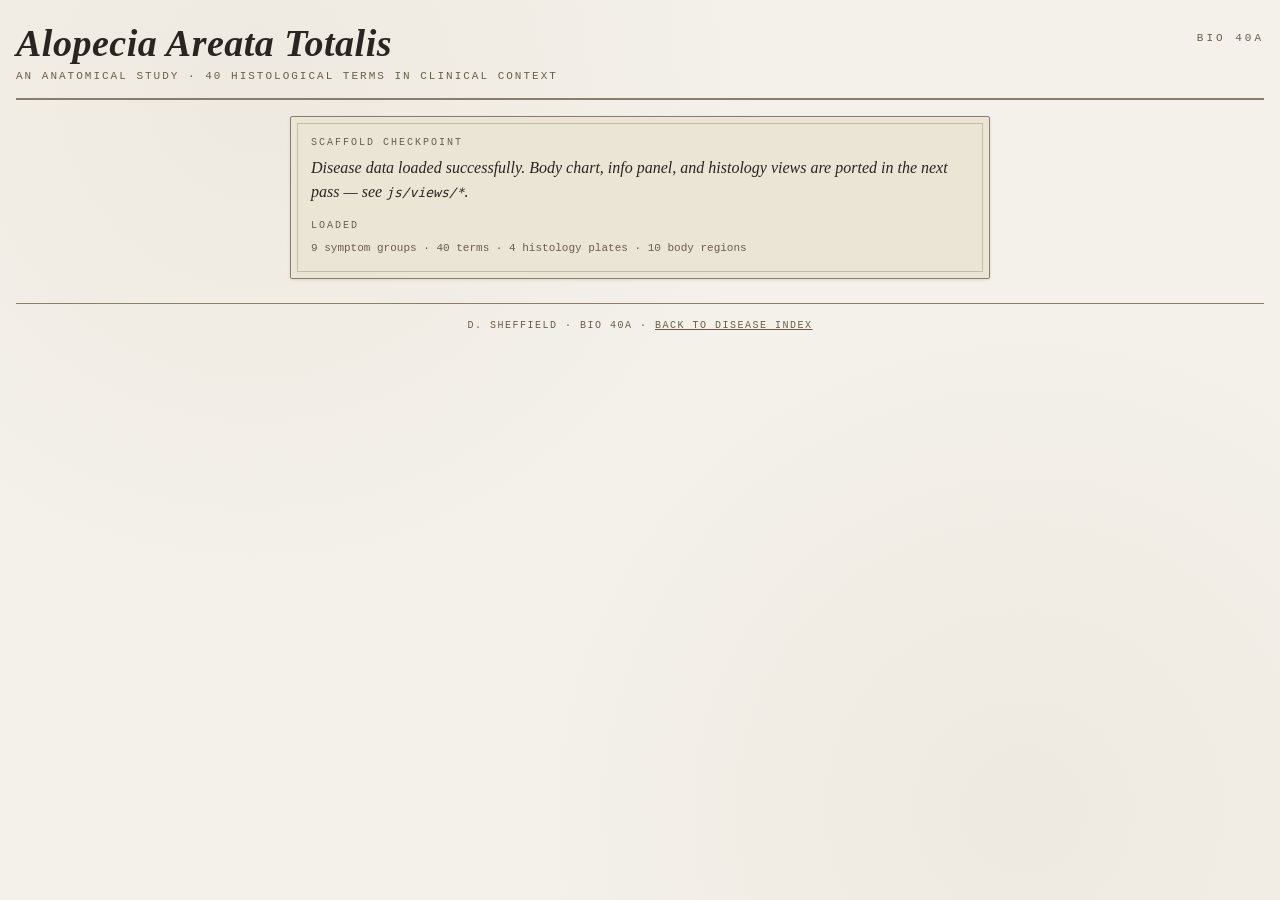
==== study.html @ d8979497 "Scaffold Bio 40A disease study tool Lift the single-file at_body_chart.html prototype into a modular" ====
<!DOCTYPE html>
<html lang="en">
<head>
  <meta charset="UTF-8">
  <meta name="viewport" content="width=device-width, initial-scale=1">
  <title>Disease Study — Bio 40A</title>
  <link rel="stylesheet" href="css/tokens.css">
  <link rel="stylesheet" href="css/base.css">
  <link rel="stylesheet" href="css/components.css">
  <link rel="stylesheet" href="css/plates.css">
</head>
<body>

<header>
  <h1 id="disease-title">Loading…</h1>
  <div class="subtitle" id="disease-subtitle"></div>
</header>

<main id="study-root">
  <div class="panel" style="max-width: 700px; margin: 0 auto;">
    <div class="panel__content">
      <div class="panel__label">Scaffold checkpoint</div>
      <p style="font-style: italic; line-height: 1.5; margin-top: 8px;">
        Disease data loaded successfully. Body chart, info panel, and histology
        views are ported in the next pass — see <code>js/views/*</code>.
      </p>
      <div id="data-summary" style="margin-top: 16px;"></div>
    </div>
  </div>
</main>

<div class="footer-note">D. Sheffield · Bio 40A · <a href="index.html" style="color: var(--muted);">Back to Disease Index</a></div>

<script type="module">
  import { loadDisease } from './js/data/loader.js';
  import { state } from './js/state.js';

  const params = new URLSearchParams(location.search);
  const id = params.get('disease') ?? 'at-totalis';

  loadDisease(id).then(disease => {
    state.set({ disease });
    document.getElementById('disease-title').textContent = disease.title;
    document.getElementById('disease-subtitle').textContent = disease.subtitle;
    document.title = `${disease.title} — Bio 40A`;
    const summary = document.getElementById('data-summary');
    summary.innerHTML = `
      <div class="panel__label">Loaded</div>
      <div style="font-family: var(--font-mono); font-size: 11px; line-height: 1.7; color: var(--muted);">
        ${disease.symptomGroups.length} symptom groups ·
        ${disease.allTerms.length} terms ·
        ${disease.histologyPlates.length} histology plates ·
        ${Object.keys(disease.regionLabels).length} body regions
      </div>`;
  }).catch(err => {
    document.getElementById('disease-title').textContent = 'Error';
    document.getElementById('study-root').innerHTML = `
      <div class="panel" style="max-width: 700px; margin: 0 auto;">
        <div class="panel__content">
          <div class="panel__label">Failed to load disease "${id}"</div>
          <pre style="font-family: var(--font-mono); font-size: 11px; white-space: pre-wrap; margin-top: 8px;">${err.message}</pre>
        </div>
      </div>`;
  });
</script>

</body>
</html>
---- css/tokens.css ----
:root {
  --bg: #f4f1ea;
  --paper: #ebe5d6;
  --ink: #2a2520;
  --rule: #8a7d6a;
  --accent: #b03a2e;
  --accent-soft: #d97757;
  --highlight: rgba(176, 58, 46, 0.18);
  --muted: #6b5d4a;
  --shadow: rgba(42, 37, 32, 0.12);

  --font-serif: 'Cormorant Garamond', 'EB Garamond', Georgia, serif;
  --font-mono: 'Courier New', monospace;

  --space-xs: 4px;
  --space-sm: 8px;
  --space-md: 12px;
  --space-lg: 16px;
  --space-xl: 24px;

  --max-width: 1400px;
}
---- css/base.css ----
* { box-sizing: border-box; margin: 0; padding: 0; }

body {
  font-family: var(--font-serif);
  background: var(--bg);
  color: var(--ink);
  min-height: 100vh;
  background-image:
    radial-gradient(circle at 20% 10%, rgba(139, 116, 86, 0.06) 0%, transparent 40%),
    radial-gradient(circle at 80% 90%, rgba(139, 116, 86, 0.06) 0%, transparent 40%);
  padding: var(--space-xl) var(--space-lg);
}

header {
  max-width: var(--max-width);
  margin: 0 auto var(--space-lg);
  border-bottom: 2px double var(--rule);
  padding-bottom: var(--space-lg);
  position: relative;
}

header::after {
  content: "BIO 40A";
  position: absolute;
  top: var(--space-sm);
  right: 0;
  font-family: var(--font-mono);
  font-size: 11px;
  letter-spacing: 3px;
  color: var(--muted);
}

h1 {
  font-size: 38px;
  font-weight: 600;
  font-style: italic;
  letter-spacing: 0.5px;
  line-height: 1;
}

.subtitle {
  font-family: var(--font-mono);
  font-size: 11px;
  letter-spacing: 2px;
  text-transform: uppercase;
  color: var(--muted);
  margin-top: var(--space-sm);
}

.footer-note {
  max-width: var(--max-width);
  margin: var(--space-xl) auto 0;
  font-family: var(--font-mono);
  font-size: 10px;
  letter-spacing: 1.5px;
  color: var(--muted);
  text-align: center;
  text-transform: uppercase;
  padding-top: var(--space-lg);
  border-top: 1px solid var(--rule);
}
---- css/components.css ----
/* Panels */

.panel {
  background: var(--paper);
  border: 1px solid var(--rule);
  border-radius: 2px;
  padding: 20px;
  box-shadow: 0 1px 3px var(--shadow);
  position: relative;
}

.panel::before {
  content: "";
  position: absolute;
  top: 6px; left: 6px; right: 6px; bottom: 6px;
  border: 1px solid var(--rule);
  pointer-events: none;
  opacity: 0.4;
}

.panel__content { position: relative; z-index: 1; }

.panel__label {
  font-family: var(--font-mono);
  font-size: 10px;
  letter-spacing: 2px;
  color: var(--muted);
  text-transform: uppercase;
  margin-bottom: var(--space-sm);
}

/* Tabs */

.tabs {
  max-width: var(--max-width);
  margin: 0 auto var(--space-lg);
  display: flex;
  gap: 0;
  border-bottom: 1px solid var(--rule);
}

.tab {
  font-family: var(--font-mono);
  font-size: 11px;
  letter-spacing: 2px;
  text-transform: uppercase;
  background: transparent;
  border: 1px solid var(--rule);
  border-bottom: none;
  color: var(--muted);
  padding: 10px 20px;
  cursor: pointer;
  margin-right: -1px;
  margin-bottom: -1px;
  transition: all 0.15s ease;
}

.tab:hover { color: var(--ink); }

.tab--active {
  background: var(--paper);
  color: var(--ink);
  border-bottom: 1px solid var(--paper);
  z-index: 2;
  position: relative;
}

.tab-panel { display: none; }
.tab-panel--active { display: block; }

/* Buttons */

.btn {
  font-family: var(--font-mono);
  font-size: 11px;
  letter-spacing: 1.5px;
  text-transform: uppercase;
  background: transparent;
  border: 1px solid var(--ink);
  color: var(--ink);
  padding: 6px 12px;
  cursor: pointer;
  transition: all 0.15s ease;
}

.btn:hover { background: var(--ink); color: var(--paper); }

.btn--active {
  background: var(--accent);
  color: var(--paper);
  border-color: var(--accent);
}

.btn--link {
  font-size: 10px;
  letter-spacing: 1px;
  background: transparent;
  border: none;
  color: var(--muted);
  cursor: pointer;
  text-decoration: underline;
  padding: 6px 0;
}

/* Term chips */

.term-chip {
  font-family: var(--font-mono);
  font-size: 10px;
  letter-spacing: 0.5px;
  padding: 6px 10px;
  background: var(--bg);
  border: 1px solid var(--rule);
  cursor: pointer;
  transition: all 0.15s ease;
  text-align: left;
  color: var(--ink);
}

.term-chip:hover {
  background: var(--accent-soft);
  color: var(--paper);
  border-color: var(--accent);
}

.term-chip--active {
  background: var(--accent);
  color: var(--paper);
  border-color: var(--accent);
}

/* Disease index page */

.disease-list {
  max-width: 700px;
  margin: 0 auto;
  display: flex;
  flex-direction: column;
  gap: var(--space-md);
}

.disease-card {
  display: block;
  text-decoration: none;
  color: inherit;
}

.disease-card .panel {
  transition: border-color 0.15s ease, box-shadow 0.15s ease;
}

.disease-card:hover .panel {
  border-color: var(--accent);
  box-shadow: 0 2px 6px var(--shadow);
}

.disease-card__title {
  font-size: 24px;
  font-style: italic;
  margin-bottom: var(--space-xs);
}

.disease-card__subtitle {
  font-family: var(--font-mono);
  font-size: 10px;
  letter-spacing: 2px;
  color: var(--muted);
  text-transform: uppercase;
  margin-bottom: var(--space-md);
}

.disease-card__meta {
  font-family: var(--font-mono);
  font-size: 10px;
  letter-spacing: 1px;
  color: var(--muted);
}
---- css/plates.css ----
/* Histology tab styles — populated when histology view is ported. */
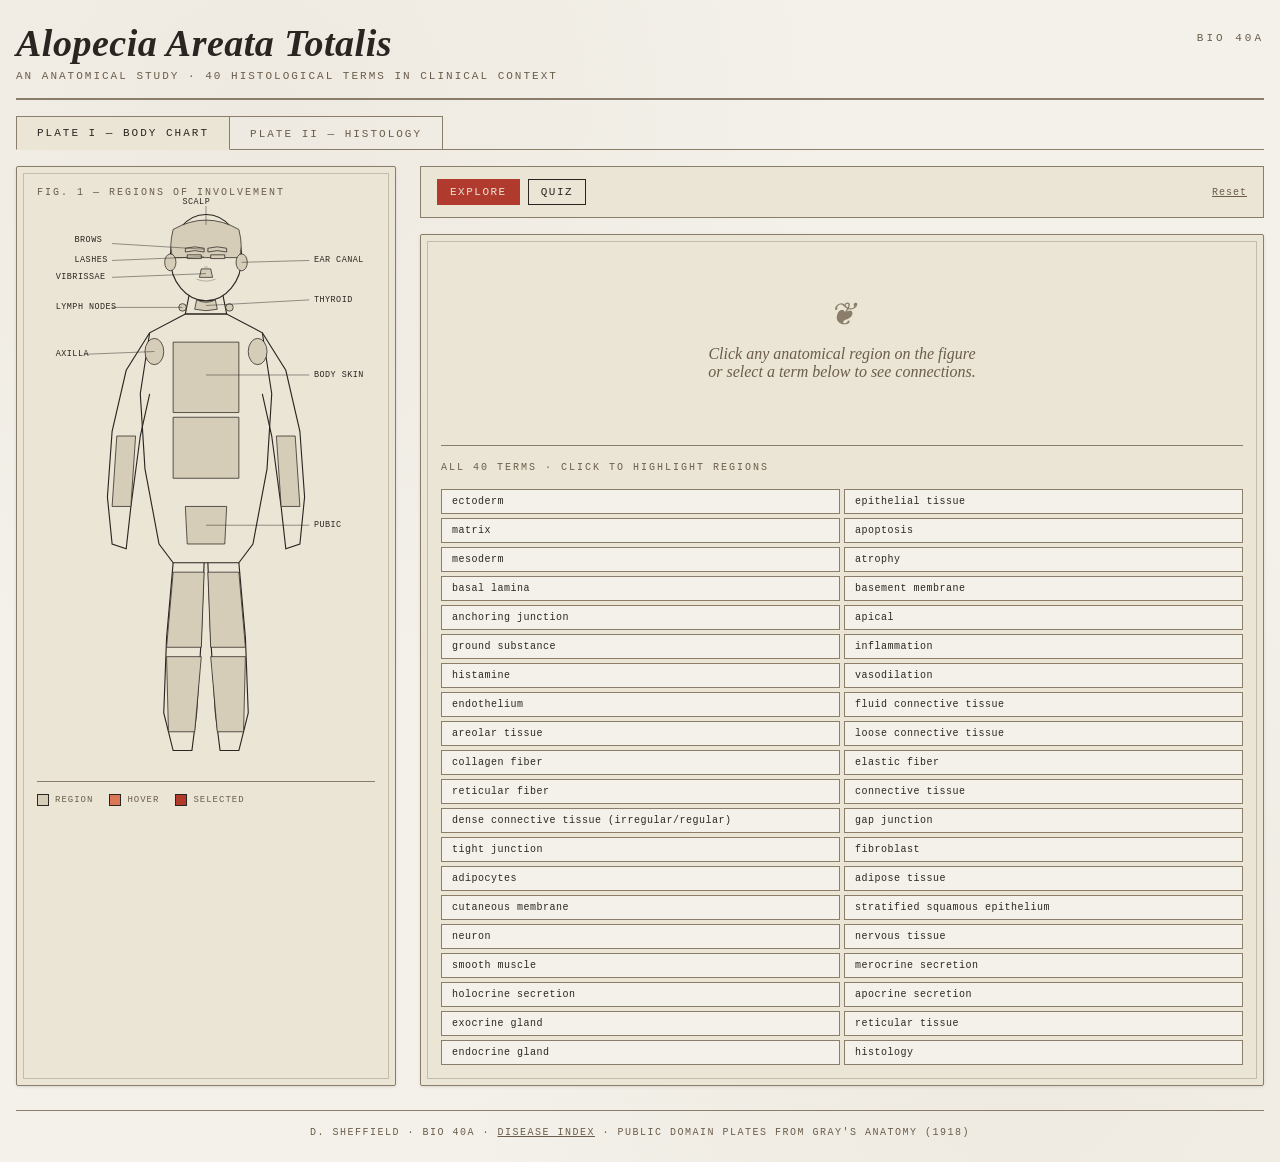
==== commit 1f2f635c: "Port body chart, info panel, histology, modal views Wires up the second pass: full study.html layout" ====
--- a/study.html
+++ b/study.html
@@ -16,53 +16,49 @@
   <div class="subtitle" id="disease-subtitle"></div>
 </header>
 
+<div class="tabs">
+  <button class="tab" data-tab="body">Plate I — Body Chart</button>
+  <button class="tab" data-tab="histology">Plate II — Histology</button>
+</div>
+
 <main id="study-root">
-  <div class="panel" style="max-width: 700px; margin: 0 auto;">
-    <div class="panel__content">
-      <div class="panel__label">Scaffold checkpoint</div>
-      <p style="font-style: italic; line-height: 1.5; margin-top: 8px;">
-        Disease data loaded successfully. Body chart, info panel, and histology
-        views are ported in the next pass — see <code>js/views/*</code>.
-      </p>
-      <div id="data-summary" style="margin-top: 16px;"></div>
+
+  <section class="tab-panel" id="panel-body">
+    <div class="layout">
+      <div class="panel figure-panel">
+        <div class="panel__content">
+          <div class="panel__label">Fig. 1 — Regions of Involvement</div>
+          <div id="body-chart"></div>
+          <div class="legend">
+            <div class="legend__item"><span class="legend__swatch legend__swatch--region"></span>REGION</div>
+            <div class="legend__item"><span class="legend__swatch legend__swatch--hover"></span>HOVER</div>
+            <div class="legend__item"><span class="legend__swatch legend__swatch--active"></span>SELECTED</div>
+          </div>
+        </div>
+      </div>
+
+      <div class="right-panel">
+        <div class="controls"></div>
+        <div class="panel info-panel">
+          <div class="panel__content" id="info-panel"></div>
+        </div>
+      </div>
     </div>
-  </div>
+  </section>
+
+  <section class="tab-panel" id="panel-histology">
+    <div id="histology"></div>
+  </section>
+
 </main>
 
-<div class="footer-note">D. Sheffield · Bio 40A · <a href="index.html" style="color: var(--muted);">Back to Disease Index</a></div>
+<div id="modal-root"></div>
 
-<script type="module">
-  import { loadDisease } from './js/data/loader.js';
-  import { state } from './js/state.js';
+<div class="footer-note">
+  D. Sheffield · Bio 40A · <a href="index.html" style="color: var(--muted);">Disease Index</a> · Public Domain Plates from Gray's Anatomy (1918)
+</div>
 
-  const params = new URLSearchParams(location.search);
-  const id = params.get('disease') ?? 'at-totalis';
-
-  loadDisease(id).then(disease => {
-    state.set({ disease });
-    document.getElementById('disease-title').textContent = disease.title;
-    document.getElementById('disease-subtitle').textContent = disease.subtitle;
-    document.title = `${disease.title} — Bio 40A`;
-    const summary = document.getElementById('data-summary');
-    summary.innerHTML = `
-      <div class="panel__label">Loaded</div>
-      <div style="font-family: var(--font-mono); font-size: 11px; line-height: 1.7; color: var(--muted);">
-        ${disease.symptomGroups.length} symptom groups ·
-        ${disease.allTerms.length} terms ·
-        ${disease.histologyPlates.length} histology plates ·
-        ${Object.keys(disease.regionLabels).length} body regions
-      </div>`;
-  }).catch(err => {
-    document.getElementById('disease-title').textContent = 'Error';
-    document.getElementById('study-root').innerHTML = `
-      <div class="panel" style="max-width: 700px; margin: 0 auto;">
-        <div class="panel__content">
-          <div class="panel__label">Failed to load disease "${id}"</div>
-          <pre style="font-family: var(--font-mono); font-size: 11px; white-space: pre-wrap; margin-top: 8px;">${err.message}</pre>
-        </div>
-      </div>`;
-  });
-</script>
+<script type="module" src="js/main.js"></script>
 
 </body>
 </html>
--- a/css/components.css
+++ b/css/components.css
@@ -92,6 +92,8 @@
 }
 
 .btn--link {
+  margin-left: auto;
+  font-family: var(--font-mono);
   font-size: 10px;
   letter-spacing: 1px;
   background: transparent;
@@ -175,3 +177,279 @@
   letter-spacing: 1px;
   color: var(--muted);
 }
+
+/* Study layout */
+
+.layout {
+  max-width: var(--max-width);
+  margin: 0 auto;
+  display: grid;
+  grid-template-columns: 380px 1fr;
+  gap: var(--space-xl);
+}
+
+@media (max-width: 900px) {
+  .layout { grid-template-columns: 1fr; }
+}
+
+/* Body chart SVG */
+
+.figure-panel { padding: 20px; }
+
+.body { width: 100%; height: auto; display: block; overflow: visible; }
+
+.body-region {
+  fill: #d6cdb8;
+  stroke: var(--ink);
+  stroke-width: 0.8;
+  cursor: pointer;
+  transition: fill 0.2s ease;
+}
+
+.body-region:hover { fill: var(--accent-soft); }
+.body-region--active { fill: var(--accent); }
+
+.body-outline { fill: none; stroke: var(--ink); stroke-width: 1.2; }
+.body-detail { fill: none; stroke: var(--ink); stroke-width: 0.6; opacity: 0.5; }
+
+.label-line { stroke: var(--ink); stroke-width: 0.5; }
+.label-text {
+  font-family: var(--font-mono);
+  font-size: 9px;
+  fill: var(--ink);
+  letter-spacing: 0.5px;
+}
+
+.legend {
+  display: flex;
+  gap: var(--space-lg);
+  font-family: var(--font-mono);
+  font-size: 9px;
+  color: var(--muted);
+  margin-top: var(--space-md);
+  padding-top: var(--space-md);
+  border-top: 1px solid var(--rule);
+  letter-spacing: 1px;
+  flex-wrap: wrap;
+}
+
+.legend__item { display: flex; align-items: center; gap: 6px; }
+.legend__swatch {
+  width: 12px;
+  height: 12px;
+  border: 1px solid var(--ink);
+  display: inline-block;
+}
+.legend__swatch--region { background: #d6cdb8; }
+.legend__swatch--hover  { background: var(--accent-soft); }
+.legend__swatch--active { background: var(--accent); }
+
+/* Right panel */
+
+.right-panel { display: flex; flex-direction: column; gap: var(--space-lg); }
+
+.controls {
+  background: var(--paper);
+  border: 1px solid var(--rule);
+  padding: 12px var(--space-lg);
+  display: flex;
+  gap: var(--space-sm);
+  align-items: center;
+  flex-wrap: wrap;
+}
+
+/* Info panel */
+
+.info-panel { flex: 1; min-height: 400px; }
+
+.info-panel__header {
+  font-size: 24px;
+  font-style: italic;
+  border-bottom: 1px solid var(--rule);
+  padding-bottom: var(--space-sm);
+  margin-bottom: var(--space-lg);
+}
+
+.info-panel__meta {
+  font-family: var(--font-mono);
+  font-size: 10px;
+  letter-spacing: 2px;
+  color: var(--muted);
+  text-transform: uppercase;
+  margin-bottom: var(--space-lg);
+}
+
+.info-panel__section {
+  margin-top: var(--space-xl);
+  padding-top: var(--space-lg);
+  border-top: 1px solid var(--rule);
+}
+
+.info-panel__regions {
+  font-size: 16px;
+  font-style: italic;
+}
+
+/* Symptom group */
+
+.symptom-group {
+  margin-bottom: 20px;
+}
+
+.symptom-group__title {
+  font-size: 18px;
+  font-style: italic;
+  margin-bottom: var(--space-xs);
+}
+
+.symptom-group__desc {
+  font-family: var(--font-mono);
+  font-size: 10px;
+  color: var(--muted);
+  letter-spacing: 1px;
+  margin-bottom: 10px;
+}
+
+/* Term list / item */
+
+.term-list {
+  display: flex;
+  flex-direction: column;
+  gap: 10px;
+}
+
+.term-item {
+  border-left: 2px solid var(--rule);
+  padding: var(--space-xs) var(--space-md);
+  cursor: pointer;
+  transition: all 0.15s ease;
+}
+
+.term-item:hover {
+  border-left-color: var(--accent);
+  background: var(--highlight);
+}
+
+.term-item--active {
+  border-left-color: var(--accent);
+  border-left-width: 4px;
+  background: var(--highlight);
+}
+
+.term-item__name { font-size: 17px; font-weight: 600; }
+
+.term-item__desc {
+  font-size: 14px;
+  color: var(--muted);
+  font-style: italic;
+  margin-top: 2px;
+}
+
+.term-item__desc--hidden { visibility: hidden; }
+
+/* Quiz prompt + empty state */
+
+.quiz-prompt {
+  background: var(--bg);
+  border: 1px dashed var(--rule);
+  padding: var(--space-lg);
+  margin-bottom: var(--space-lg);
+  font-style: italic;
+  text-align: center;
+}
+
+.empty-state {
+  text-align: center;
+  color: var(--muted);
+  font-style: italic;
+  padding: 40px 20px;
+  font-size: 16px;
+}
+
+.empty-state::before {
+  content: "❦";
+  display: block;
+  font-size: 32px;
+  margin-bottom: var(--space-md);
+  color: var(--rule);
+}
+
+/* All-terms grid */
+
+.all-terms {
+  display: grid;
+  grid-template-columns: repeat(2, 1fr);
+  gap: 4px;
+}
+
+@media (max-width: 600px) {
+  .all-terms { grid-template-columns: 1fr; }
+}
+
+/* Modal */
+
+.modal-overlay {
+  display: none;
+  position: fixed;
+  inset: 0;
+  background: rgba(42, 37, 32, 0.6);
+  z-index: 100;
+  align-items: center;
+  justify-content: center;
+  padding: 20px;
+}
+
+.modal-overlay--active { display: flex; }
+
+.modal {
+  background: var(--paper);
+  border: 1px solid var(--rule);
+  padding: var(--space-xl);
+  max-width: 500px;
+  width: 100%;
+  position: relative;
+}
+
+.modal::before {
+  content: "";
+  position: absolute;
+  top: 6px; left: 6px; right: 6px; bottom: 6px;
+  border: 1px solid var(--rule);
+  pointer-events: none;
+  opacity: 0.4;
+}
+
+.modal__inner { position: relative; z-index: 1; }
+
+.modal__close {
+  position: absolute;
+  top: var(--space-md);
+  right: var(--space-lg);
+  background: transparent;
+  border: none;
+  font-size: 24px;
+  cursor: pointer;
+  color: var(--muted);
+  z-index: 2;
+}
+
+.modal__desc {
+  font-size: 16px;
+  line-height: 1.5;
+  margin-bottom: var(--space-lg);
+}
+
+.modal__regions {
+  font-size: 15px;
+  font-style: italic;
+}
+
+.modal__hint {
+  margin-top: 20px;
+  padding-top: var(--space-md);
+  border-top: 1px solid var(--rule);
+  font-family: var(--font-mono);
+  font-size: 10px;
+  letter-spacing: 1px;
+  color: var(--muted);
+}
--- a/css/plates.css
+++ b/css/plates.css
@@ -1 +1,121 @@
-/* Histology tab styles — populated when histology view is ported. */
+.plates-grid {
+  max-width: var(--max-width);
+  margin: 0 auto;
+  display: grid;
+  grid-template-columns: repeat(auto-fit, minmax(420px, 1fr));
+  gap: var(--space-xl);
+}
+
+.plate {
+  background: var(--paper);
+  border: 1px solid var(--rule);
+  padding: var(--space-lg);
+  position: relative;
+}
+
+.plate::before {
+  content: "";
+  position: absolute;
+  top: 6px; left: 6px; right: 6px; bottom: 6px;
+  border: 1px solid var(--rule);
+  pointer-events: none;
+  opacity: 0.4;
+}
+
+.plate__content { position: relative; z-index: 1; }
+
+.plate__number {
+  font-family: var(--font-mono);
+  font-size: 10px;
+  letter-spacing: 2px;
+  color: var(--muted);
+  text-transform: uppercase;
+}
+
+.plate__title {
+  font-size: 22px;
+  font-style: italic;
+  font-weight: 600;
+  margin-top: var(--space-xs);
+  margin-bottom: var(--space-md);
+  border-bottom: 1px solid var(--rule);
+  padding-bottom: var(--space-sm);
+}
+
+.plate__image-frame {
+  background: #fff;
+  border: 1px solid var(--ink);
+  padding: var(--space-sm);
+  margin-bottom: var(--space-md);
+  text-align: center;
+  min-height: 280px;
+  display: flex;
+  align-items: center;
+  justify-content: center;
+}
+
+.plate__image {
+  max-width: 100%;
+  max-height: 380px;
+  height: auto;
+  display: block;
+}
+
+.plate__image-fallback {
+  display: none;
+  color: var(--muted);
+  font-style: italic;
+  padding: 40px;
+  text-align: center;
+}
+
+.plate__caption {
+  font-size: 14px;
+  line-height: 1.4;
+  margin-bottom: var(--space-md);
+}
+
+.plate__terms {
+  margin-top: var(--space-md);
+}
+
+.plate__terms-label {
+  font-family: var(--font-mono);
+  font-size: 10px;
+  letter-spacing: 2px;
+  color: var(--muted);
+  text-transform: uppercase;
+  margin-bottom: var(--space-sm);
+}
+
+.plate-term {
+  display: inline-block;
+  font-family: var(--font-mono);
+  font-size: 10px;
+  letter-spacing: 0.5px;
+  padding: 4px 8px;
+  background: var(--bg);
+  border: 1px solid var(--rule);
+  margin: 2px;
+  cursor: pointer;
+  transition: all 0.15s ease;
+  color: var(--ink);
+}
+
+.plate-term:hover {
+  background: var(--accent-soft);
+  color: var(--paper);
+  border-color: var(--accent);
+}
+
+.plate__attribution {
+  font-family: var(--font-mono);
+  font-size: 9px;
+  color: var(--muted);
+  letter-spacing: 0.5px;
+  border-top: 1px solid var(--rule);
+  padding-top: var(--space-sm);
+  margin-top: var(--space-md);
+}
+
+.plate__attribution a { color: var(--muted); }
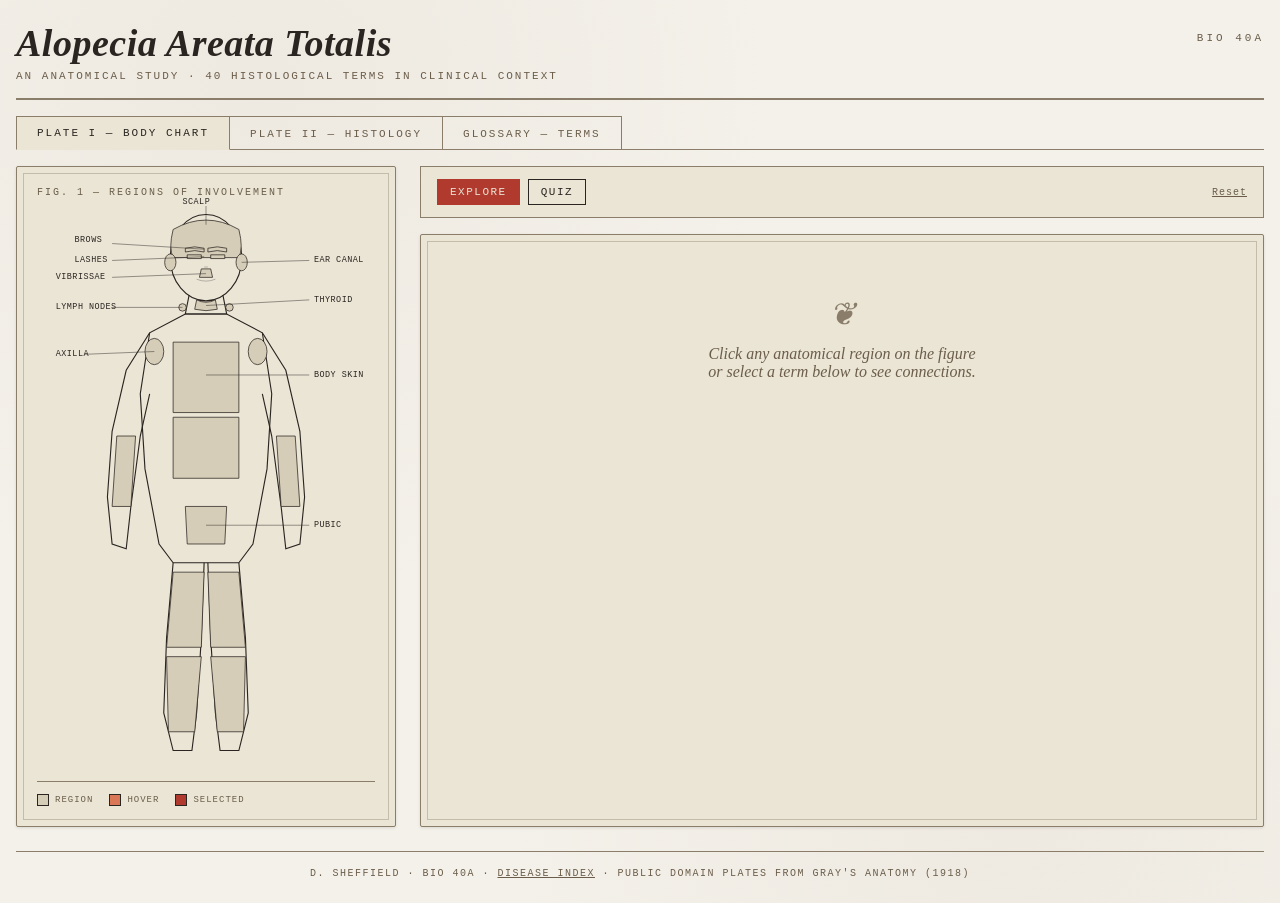
==== commit 9abd3619: "Add definition + symptom fields, glossary tab, collapsible region view Two new optional term fields:" ====
--- a/study.html
+++ b/study.html
@@ -19,6 +19,7 @@
 <div class="tabs">
   <button class="tab" data-tab="body">Plate I — Body Chart</button>
   <button class="tab" data-tab="histology">Plate II — Histology</button>
+  <button class="tab" data-tab="glossary">Glossary — Terms</button>
 </div>
 
 <main id="study-root">
@@ -50,6 +51,10 @@
     <div id="histology"></div>
   </section>
 
+  <section class="tab-panel" id="panel-glossary">
+    <div id="glossary"></div>
+  </section>
+
 </main>
 
 <div id="modal-root"></div>
--- a/css/components.css
+++ b/css/components.css
@@ -439,9 +439,189 @@
   margin-bottom: var(--space-lg);
 }
 
+.modal__symptom {
+  font-size: 15px;
+  line-height: 1.5;
+  margin-bottom: var(--space-lg);
+  padding: var(--space-sm) var(--space-md);
+  border-left: 2px solid var(--rule);
+  background: rgba(0, 0, 0, 0.02);
+}
+
 .modal__regions {
   font-size: 15px;
   font-style: italic;
+}
+
+.symptom-group__patient {
+  font-size: 13px;
+  line-height: 1.45;
+  margin: 6px 0 12px;
+  padding: 8px 10px;
+  border-left: 2px solid var(--rule);
+  background: rgba(0, 0, 0, 0.02);
+}
+
+.symptom-group__patient-label {
+  display: block;
+  font-family: var(--font-mono);
+  font-size: 9px;
+  letter-spacing: 1px;
+  color: var(--muted);
+  margin-bottom: 4px;
+  text-transform: uppercase;
+}
+
+/* Collapsible symptom groups in the region-active info panel */
+.symptom-group__header {
+  display: flex;
+  align-items: center;
+  justify-content: space-between;
+  cursor: pointer;
+  user-select: none;
+  padding: 4px 0;
+}
+
+.symptom-group__chevron {
+  font-size: 12px;
+  color: var(--muted);
+  margin-left: 8px;
+}
+
+.symptom-group__symptom {
+  font-size: 15px;
+  line-height: 1.5;
+  margin: 6px 0 4px;
+  color: var(--text);
+}
+
+.symptom-group--expanded .symptom-group__symptom {
+  margin-bottom: 12px;
+}
+
+/* Modal — definition block */
+.modal__definition {
+  font-size: 15px;
+  line-height: 1.5;
+  margin-bottom: var(--space-lg);
+}
+
+/* Back button on the single-term info-panel view */
+.info-panel__back {
+  display: inline-block;
+  background: transparent;
+  border: 1px solid var(--rule);
+  border-radius: 4px;
+  padding: 6px 10px;
+  margin-bottom: var(--space-md);
+  font-family: inherit;
+  font-size: 12px;
+  color: var(--muted);
+  cursor: pointer;
+  transition: background-color 0.1s ease, color 0.1s ease, border-color 0.1s ease;
+}
+
+.info-panel__back:hover {
+  background: rgba(0, 0, 0, 0.04);
+  color: var(--text);
+  border-color: var(--muted);
+}
+
+/* Glossary tab */
+.glossary {
+  max-width: 900px;
+  margin: 0 auto;
+  padding: var(--space-lg);
+}
+
+.glossary__header {
+  display: flex;
+  align-items: center;
+  justify-content: space-between;
+  gap: var(--space-md);
+  margin-bottom: var(--space-md);
+}
+
+.glossary__title {
+  font-family: var(--font-serif, serif);
+  font-size: 22px;
+}
+
+.glossary__search {
+  flex: 1;
+  max-width: 320px;
+  padding: 8px 12px;
+  font-size: 14px;
+  border: 1px solid var(--rule);
+  border-radius: 4px;
+  background: var(--bg, #fff);
+  font-family: inherit;
+}
+
+.glossary__count {
+  font-family: var(--font-mono);
+  font-size: 10px;
+  letter-spacing: 1px;
+  color: var(--muted);
+  text-transform: uppercase;
+  margin-bottom: var(--space-md);
+}
+
+.glossary__list {
+  display: grid;
+  gap: 10px;
+}
+
+.glossary__item {
+  display: block;
+  width: 100%;
+  text-align: left;
+  background: transparent;
+  border: 1px solid var(--rule);
+  border-radius: 6px;
+  padding: 12px 14px;
+  cursor: pointer;
+  font: inherit;
+  color: inherit;
+  transition: background-color 0.1s ease, border-color 0.1s ease;
+}
+
+.glossary__item:hover {
+  background: rgba(0, 0, 0, 0.03);
+  border-color: var(--muted);
+}
+
+.glossary__name {
+  font-size: 16px;
+  font-weight: 600;
+  margin-bottom: 6px;
+}
+
+.glossary__field {
+  font-size: 13px;
+  line-height: 1.45;
+  margin-bottom: 6px;
+}
+
+.glossary__field-label {
+  display: inline-block;
+  font-family: var(--font-mono);
+  font-size: 9px;
+  letter-spacing: 1px;
+  color: var(--muted);
+  text-transform: uppercase;
+  margin-right: 6px;
+}
+
+.glossary__group {
+  font-family: var(--font-mono);
+  font-size: 9px;
+  letter-spacing: 1px;
+  color: var(--muted);
+  text-transform: uppercase;
+  margin-top: 8px;
+  padding-top: 8px;
+  border-top: 1px dashed var(--rule);
 }
 
 .modal__hint {
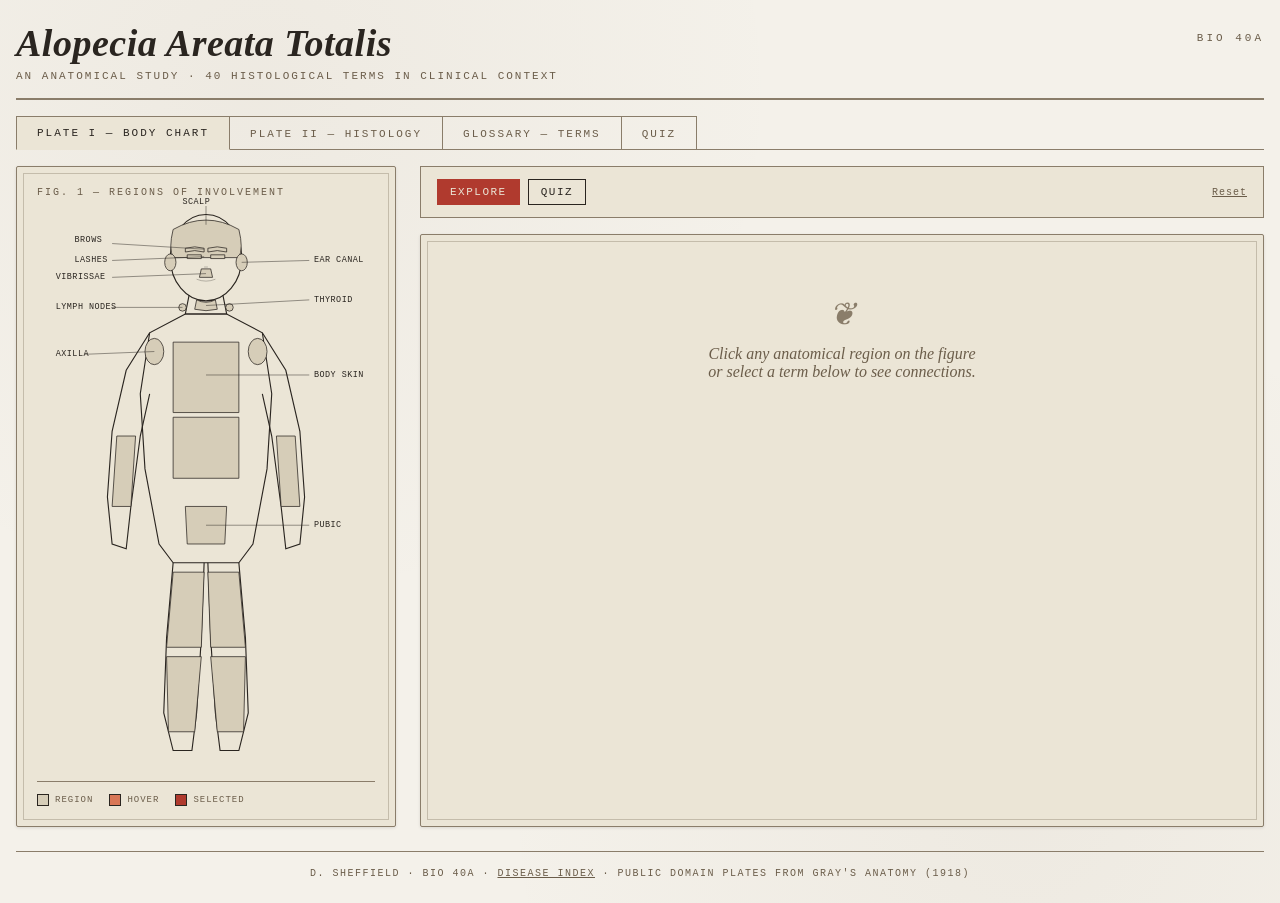
==== commit 8fb73f36: "Add Quiz tab — multiple-choice "what is X?" with definition options New "Quiz" tab on the study page" ====
--- a/study.html
+++ b/study.html
@@ -20,6 +20,7 @@
   <button class="tab" data-tab="body">Plate I — Body Chart</button>
   <button class="tab" data-tab="histology">Plate II — Histology</button>
   <button class="tab" data-tab="glossary">Glossary — Terms</button>
+  <button class="tab" data-tab="quiz">Quiz</button>
 </div>
 
 <main id="study-root">
@@ -55,6 +56,10 @@
     <div id="glossary"></div>
   </section>
 
+  <section class="tab-panel" id="panel-quiz">
+    <div id="quiz"></div>
+  </section>
+
 </main>
 
 <div id="modal-root"></div>
--- a/css/components.css
+++ b/css/components.css
@@ -102,33 +102,6 @@
   cursor: pointer;
   text-decoration: underline;
   padding: 6px 0;
-}
-
-/* Term chips */
-
-.term-chip {
-  font-family: var(--font-mono);
-  font-size: 10px;
-  letter-spacing: 0.5px;
-  padding: 6px 10px;
-  background: var(--bg);
-  border: 1px solid var(--rule);
-  cursor: pointer;
-  transition: all 0.15s ease;
-  text-align: left;
-  color: var(--ink);
-}
-
-.term-chip:hover {
-  background: var(--accent-soft);
-  color: var(--paper);
-  border-color: var(--accent);
-}
-
-.term-chip--active {
-  background: var(--accent);
-  color: var(--paper);
-  border-color: var(--accent);
 }
 
 /* Disease index page */
@@ -372,18 +345,6 @@
   font-size: 32px;
   margin-bottom: var(--space-md);
   color: var(--rule);
-}
-
-/* All-terms grid */
-
-.all-terms {
-  display: grid;
-  grid-template-columns: repeat(2, 1fr);
-  gap: 4px;
-}
-
-@media (max-width: 600px) {
-  .all-terms { grid-template-columns: 1fr; }
 }
 
 /* Modal */
@@ -453,25 +414,6 @@
   font-style: italic;
 }
 
-.symptom-group__patient {
-  font-size: 13px;
-  line-height: 1.45;
-  margin: 6px 0 12px;
-  padding: 8px 10px;
-  border-left: 2px solid var(--rule);
-  background: rgba(0, 0, 0, 0.02);
-}
-
-.symptom-group__patient-label {
-  display: block;
-  font-family: var(--font-mono);
-  font-size: 9px;
-  letter-spacing: 1px;
-  color: var(--muted);
-  margin-bottom: 4px;
-  text-transform: uppercase;
-}
-
 /* Collapsible symptom groups in the region-active info panel */
 .symptom-group__header {
   display: flex;
@@ -624,12 +566,149 @@
   border-top: 1px dashed var(--rule);
 }
 
-.modal__hint {
-  margin-top: 20px;
+/* Quiz tab */
+.quiz {
+  max-width: 760px;
+  margin: 0 auto;
+  padding: var(--space-lg);
+}
+
+.quiz__header {
+  display: flex;
+  align-items: center;
+  justify-content: space-between;
+  margin-bottom: var(--space-lg);
+}
+
+.quiz__title {
+  font-family: var(--font-serif, serif);
+  font-size: 22px;
+}
+
+.quiz__score {
+  font-family: var(--font-mono);
+  font-size: 12px;
+  letter-spacing: 1px;
+  color: var(--muted);
+  text-transform: uppercase;
+}
+
+.quiz__card {
+  border: 1px solid var(--rule);
+  border-radius: 8px;
+  padding: var(--space-lg);
+  background: rgba(0, 0, 0, 0.015);
+}
+
+.quiz__prompt-label {
+  font-family: var(--font-mono);
+  font-size: 10px;
+  letter-spacing: 1px;
+  color: var(--muted);
+  text-transform: uppercase;
+  margin-bottom: 8px;
+}
+
+.quiz__prompt {
+  font-size: 16px;
+  line-height: 1.5;
+  margin-bottom: var(--space-lg);
+}
+
+.quiz__choices {
+  display: grid;
+  gap: 8px;
+  margin-bottom: var(--space-md);
+}
+
+.quiz__choice {
+  display: block;
+  width: 100%;
+  text-align: left;
+  background: var(--bg, #fff);
+  border: 1px solid var(--rule);
+  border-radius: 6px;
+  padding: 12px 14px;
+  font: inherit;
+  color: inherit;
+  cursor: pointer;
+  transition: background-color 0.1s ease, border-color 0.1s ease;
+}
+
+.quiz__choice:hover:not(:disabled) {
+  background: rgba(0, 0, 0, 0.04);
+  border-color: var(--muted);
+}
+
+.quiz__choice:disabled {
+  cursor: default;
+  opacity: 0.7;
+}
+
+.quiz__choice--correct {
+  background: rgba(60, 160, 80, 0.18) !important;
+  border-color: rgb(60, 160, 80) !important;
+  opacity: 1 !important;
+}
+
+.quiz__choice--wrong {
+  background: rgba(200, 60, 60, 0.18) !important;
+  border-color: rgb(200, 60, 60) !important;
+  opacity: 1 !important;
+}
+
+.quiz__feedback {
+  margin-top: var(--space-md);
   padding-top: var(--space-md);
-  border-top: 1px solid var(--rule);
-  font-family: var(--font-mono);
-  font-size: 10px;
-  letter-spacing: 1px;
-  color: var(--muted);
-}
+  border-top: 1px dashed var(--rule);
+}
+
+.quiz__verdict {
+  font-size: 16px;
+  font-weight: 600;
+  margin-bottom: var(--space-md);
+}
+
+.quiz__verdict--right { color: rgb(40, 130, 60); }
+.quiz__verdict--wrong { color: rgb(180, 50, 50); }
+
+.quiz__field {
+  font-size: 13px;
+  line-height: 1.45;
+  margin-bottom: 8px;
+}
+
+.quiz__field-label {
+  display: inline-block;
+  font-family: var(--font-mono);
+  font-size: 9px;
+  letter-spacing: 1px;
+  color: var(--muted);
+  text-transform: uppercase;
+  margin-right: 6px;
+}
+
+.quiz__next {
+  display: block;
+  margin: var(--space-md) auto 0;
+  padding: 10px 18px;
+  font: inherit;
+  font-size: 14px;
+  background: var(--accent, #2a3038);
+  color: #fff;
+  border: 0;
+  border-radius: 6px;
+  cursor: pointer;
+}
+
+.quiz__next:hover {
+  background: var(--accent-hover, #1a2028);
+}
+
+.quiz__empty {
+  font-size: 14px;
+  color: var(--muted);
+  text-align: center;
+  padding: var(--space-lg);
+}
+
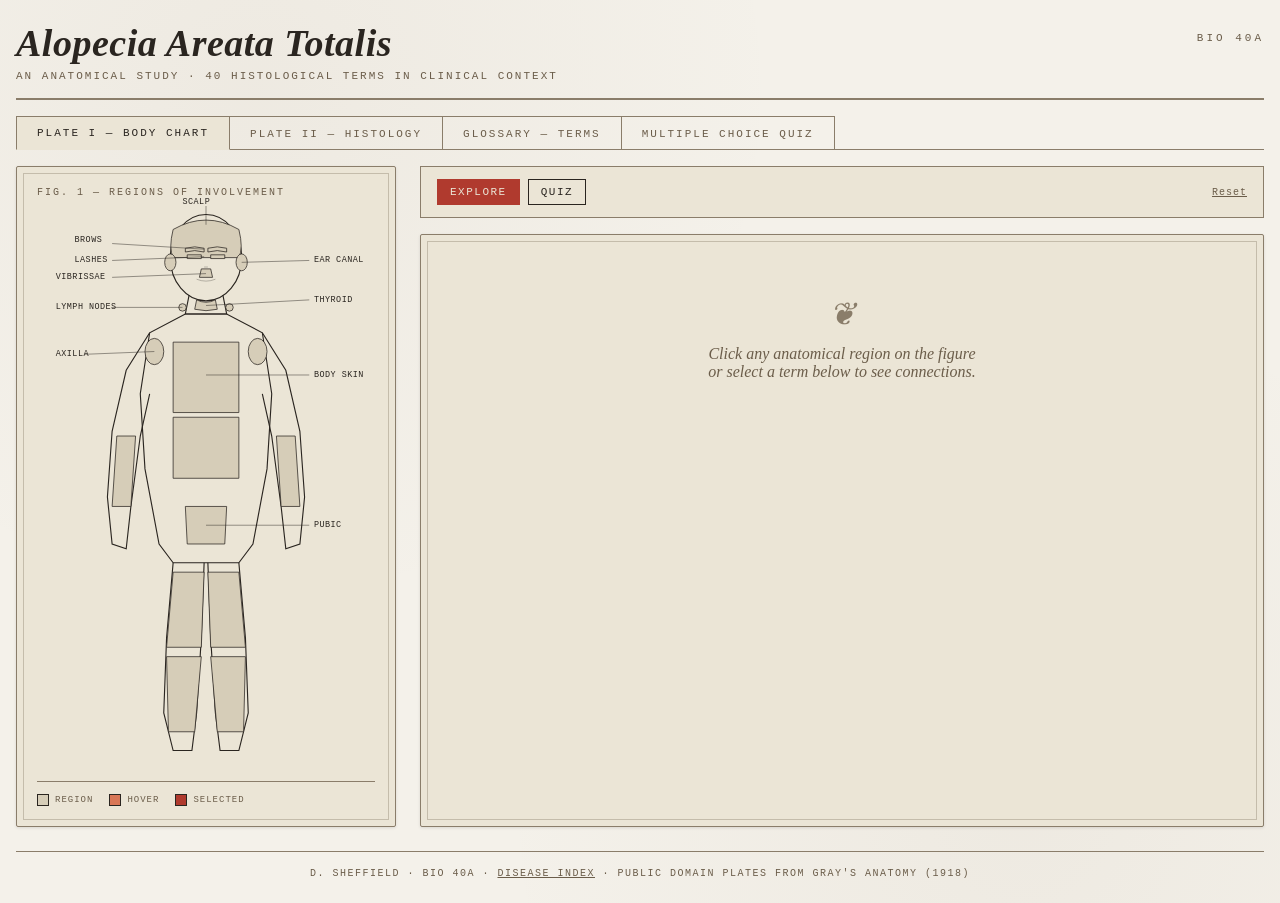
==== commit 65e09d16: "Label quiz tab + page heading "Multiple Choice Quiz" Co-Authored-By: Claude Opus 4.7 (1M context) <n" ====
--- a/study.html
+++ b/study.html
@@ -20,7 +20,7 @@
   <button class="tab" data-tab="body">Plate I — Body Chart</button>
   <button class="tab" data-tab="histology">Plate II — Histology</button>
   <button class="tab" data-tab="glossary">Glossary — Terms</button>
-  <button class="tab" data-tab="quiz">Quiz</button>
+  <button class="tab" data-tab="quiz">Multiple Choice Quiz</button>
 </div>
 
 <main id="study-root">
--- a/css/tokens.css
+++ b/css/tokens.css
@@ -8,6 +8,8 @@
   --highlight: rgba(176, 58, 46, 0.18);
   --muted: #6b5d4a;
   --shadow: rgba(42, 37, 32, 0.12);
+  --success: #4a6a3e;
+  --success-soft: rgba(74, 106, 62, 0.18);
 
   --font-serif: 'Cormorant Garamond', 'EB Garamond', Georgia, serif;
   --font-mono: 'Courier New', monospace;
--- a/css/components.css
+++ b/css/components.css
@@ -405,8 +405,8 @@
   line-height: 1.5;
   margin-bottom: var(--space-lg);
   padding: var(--space-sm) var(--space-md);
-  border-left: 2px solid var(--rule);
-  background: rgba(0, 0, 0, 0.02);
+  border-left: 2px solid var(--accent);
+  background: var(--bg);
 }
 
 .modal__regions {
@@ -417,35 +417,44 @@
 /* Collapsible symptom groups in the region-active info panel */
 .symptom-group__header {
   display: flex;
-  align-items: center;
+  align-items: baseline;
   justify-content: space-between;
   cursor: pointer;
   user-select: none;
-  padding: 4px 0;
-}
+  padding: var(--space-xs) 0;
+  transition: color 0.15s ease;
+}
+
+.symptom-group__header:hover .symptom-group__title { color: var(--accent); }
 
 .symptom-group__chevron {
-  font-size: 12px;
-  color: var(--muted);
-  margin-left: 8px;
+  font-family: var(--font-mono);
+  font-size: 11px;
+  color: var(--muted);
+  margin-left: var(--space-sm);
 }
 
 .symptom-group__symptom {
   font-size: 15px;
-  line-height: 1.5;
-  margin: 6px 0 4px;
-  color: var(--text);
+  line-height: 1.55;
+  margin: var(--space-xs) 0 var(--space-xs);
+  color: var(--ink);
 }
 
 .symptom-group--expanded .symptom-group__symptom {
-  margin-bottom: 12px;
+  margin-bottom: var(--space-md);
+  padding-bottom: var(--space-sm);
+  border-bottom: 1px dotted var(--rule);
 }
 
 /* Modal — definition block */
 .modal__definition {
   font-size: 15px;
-  line-height: 1.5;
+  line-height: 1.55;
   margin-bottom: var(--space-lg);
+  padding: var(--space-sm) var(--space-md);
+  border-left: 2px solid var(--rule);
+  background: var(--bg);
 }
 
 /* Back button on the single-term info-panel view */
@@ -453,57 +462,71 @@
   display: inline-block;
   background: transparent;
   border: 1px solid var(--rule);
-  border-radius: 4px;
-  padding: 6px 10px;
+  border-radius: 2px;
+  padding: var(--space-xs) var(--space-md);
   margin-bottom: var(--space-md);
-  font-family: inherit;
-  font-size: 12px;
-  color: var(--muted);
-  cursor: pointer;
-  transition: background-color 0.1s ease, color 0.1s ease, border-color 0.1s ease;
+  font-family: var(--font-mono);
+  font-size: 11px;
+  letter-spacing: 1px;
+  text-transform: uppercase;
+  color: var(--muted);
+  cursor: pointer;
+  transition: background-color 0.15s ease, color 0.15s ease, border-color 0.15s ease;
 }
 
 .info-panel__back:hover {
-  background: rgba(0, 0, 0, 0.04);
-  color: var(--text);
-  border-color: var(--muted);
+  background: var(--ink);
+  color: var(--paper);
+  border-color: var(--ink);
 }
 
 /* Glossary tab */
 .glossary {
-  max-width: 900px;
+  max-width: 960px;
   margin: 0 auto;
   padding: var(--space-lg);
 }
 
 .glossary__header {
   display: flex;
-  align-items: center;
+  align-items: baseline;
   justify-content: space-between;
-  gap: var(--space-md);
+  gap: var(--space-lg);
   margin-bottom: var(--space-md);
+  padding-bottom: var(--space-md);
+  border-bottom: 1px solid var(--rule);
 }
 
 .glossary__title {
-  font-family: var(--font-serif, serif);
-  font-size: 22px;
+  font-family: var(--font-serif);
+  font-style: italic;
+  font-size: 24px;
+  color: var(--ink);
 }
 
 .glossary__search {
   flex: 1;
   max-width: 320px;
-  padding: 8px 12px;
-  font-size: 14px;
-  border: 1px solid var(--rule);
-  border-radius: 4px;
-  background: var(--bg, #fff);
-  font-family: inherit;
+  padding: var(--space-sm) var(--space-md);
+  font-family: var(--font-mono);
+  font-size: 12px;
+  letter-spacing: 0.5px;
+  border: 1px solid var(--rule);
+  border-radius: 2px;
+  background: var(--bg);
+  color: var(--ink);
+}
+
+.glossary__search:focus {
+  outline: none;
+  border-color: var(--accent);
+  background: var(--paper);
 }
 
 .glossary__count {
   font-family: var(--font-mono);
   font-size: 10px;
-  letter-spacing: 1px;
+  letter-spacing: 1.5px;
   color: var(--muted);
   text-transform: uppercase;
   margin-bottom: var(--space-md);
@@ -511,58 +534,61 @@
 
 .glossary__list {
   display: grid;
-  gap: 10px;
+  gap: var(--space-md);
 }
 
 .glossary__item {
   display: block;
   width: 100%;
   text-align: left;
-  background: transparent;
-  border: 1px solid var(--rule);
-  border-radius: 6px;
-  padding: 12px 14px;
-  cursor: pointer;
-  font: inherit;
-  color: inherit;
-  transition: background-color 0.1s ease, border-color 0.1s ease;
+  background: var(--paper);
+  border: 1px solid var(--rule);
+  border-radius: 2px;
+  padding: var(--space-md) var(--space-lg);
+  cursor: pointer;
+  font-family: inherit;
+  color: var(--ink);
+  transition: border-color 0.15s ease, box-shadow 0.15s ease;
 }
 
 .glossary__item:hover {
-  background: rgba(0, 0, 0, 0.03);
-  border-color: var(--muted);
+  border-color: var(--accent);
+  box-shadow: 0 1px 4px var(--shadow);
 }
 
 .glossary__name {
-  font-size: 16px;
-  font-weight: 600;
-  margin-bottom: 6px;
+  font-family: var(--font-serif);
+  font-style: italic;
+  font-size: 20px;
+  color: var(--ink);
+  margin-bottom: var(--space-sm);
 }
 
 .glossary__field {
-  font-size: 13px;
-  line-height: 1.45;
-  margin-bottom: 6px;
+  font-size: 14px;
+  line-height: 1.55;
+  margin-bottom: var(--space-sm);
+  color: var(--ink);
 }
 
 .glossary__field-label {
   display: inline-block;
   font-family: var(--font-mono);
   font-size: 9px;
-  letter-spacing: 1px;
-  color: var(--muted);
-  text-transform: uppercase;
-  margin-right: 6px;
+  letter-spacing: 1.5px;
+  color: var(--muted);
+  text-transform: uppercase;
+  margin-right: var(--space-sm);
 }
 
 .glossary__group {
   font-family: var(--font-mono);
   font-size: 9px;
-  letter-spacing: 1px;
-  color: var(--muted);
-  text-transform: uppercase;
-  margin-top: 8px;
-  padding-top: 8px;
+  letter-spacing: 1.5px;
+  color: var(--muted);
+  text-transform: uppercase;
+  margin-top: var(--space-md);
+  padding-top: var(--space-sm);
   border-top: 1px dashed var(--rule);
 }
 
@@ -575,49 +601,60 @@
 
 .quiz__header {
   display: flex;
-  align-items: center;
+  align-items: baseline;
   justify-content: space-between;
   margin-bottom: var(--space-lg);
+  padding-bottom: var(--space-md);
+  border-bottom: 1px solid var(--rule);
 }
 
 .quiz__title {
-  font-family: var(--font-serif, serif);
-  font-size: 22px;
+  font-family: var(--font-serif);
+  font-style: italic;
+  font-size: 24px;
+  color: var(--ink);
 }
 
 .quiz__score {
   font-family: var(--font-mono);
-  font-size: 12px;
-  letter-spacing: 1px;
+  font-size: 11px;
+  letter-spacing: 1.5px;
   color: var(--muted);
   text-transform: uppercase;
 }
 
 .quiz__card {
-  border: 1px solid var(--rule);
-  border-radius: 8px;
-  padding: var(--space-lg);
-  background: rgba(0, 0, 0, 0.015);
+  background: var(--paper);
+  border: 1px solid var(--rule);
+  border-radius: 2px;
+  padding: var(--space-xl);
 }
 
 .quiz__prompt-label {
   font-family: var(--font-mono);
   font-size: 10px;
-  letter-spacing: 1px;
-  color: var(--muted);
-  text-transform: uppercase;
-  margin-bottom: 8px;
+  letter-spacing: 1.5px;
+  color: var(--muted);
+  text-transform: uppercase;
+  margin-bottom: var(--space-sm);
 }
 
 .quiz__prompt {
-  font-size: 16px;
+  font-family: var(--font-serif);
+  font-size: 20px;
   line-height: 1.5;
   margin-bottom: var(--space-lg);
+  color: var(--ink);
+}
+
+.quiz__prompt strong {
+  font-style: italic;
+  color: var(--accent);
 }
 
 .quiz__choices {
   display: grid;
-  gap: 8px;
+  gap: var(--space-sm);
   margin-bottom: var(--space-md);
 }
 
@@ -625,90 +662,99 @@
   display: block;
   width: 100%;
   text-align: left;
-  background: var(--bg, #fff);
-  border: 1px solid var(--rule);
-  border-radius: 6px;
-  padding: 12px 14px;
-  font: inherit;
-  color: inherit;
-  cursor: pointer;
-  transition: background-color 0.1s ease, border-color 0.1s ease;
+  background: var(--bg);
+  border: 1px solid var(--rule);
+  border-radius: 2px;
+  padding: var(--space-md) var(--space-lg);
+  font-family: inherit;
+  font-size: 15px;
+  line-height: 1.5;
+  color: var(--ink);
+  cursor: pointer;
+  transition: border-color 0.15s ease, box-shadow 0.15s ease;
 }
 
 .quiz__choice:hover:not(:disabled) {
-  background: rgba(0, 0, 0, 0.04);
-  border-color: var(--muted);
+  border-color: var(--accent);
+  box-shadow: 0 1px 4px var(--shadow);
 }
 
 .quiz__choice:disabled {
   cursor: default;
-  opacity: 0.7;
 }
 
 .quiz__choice--correct {
-  background: rgba(60, 160, 80, 0.18) !important;
-  border-color: rgb(60, 160, 80) !important;
-  opacity: 1 !important;
+  background: var(--success-soft) !important;
+  border-color: var(--success) !important;
+  border-left-width: 3px;
 }
 
 .quiz__choice--wrong {
-  background: rgba(200, 60, 60, 0.18) !important;
-  border-color: rgb(200, 60, 60) !important;
-  opacity: 1 !important;
+  background: var(--highlight) !important;
+  border-color: var(--accent) !important;
+  border-left-width: 3px;
 }
 
 .quiz__feedback {
-  margin-top: var(--space-md);
+  margin-top: var(--space-lg);
   padding-top: var(--space-md);
   border-top: 1px dashed var(--rule);
 }
 
 .quiz__verdict {
-  font-size: 16px;
-  font-weight: 600;
+  font-family: var(--font-mono);
+  font-size: 13px;
+  letter-spacing: 1.5px;
+  text-transform: uppercase;
   margin-bottom: var(--space-md);
 }
 
-.quiz__verdict--right { color: rgb(40, 130, 60); }
-.quiz__verdict--wrong { color: rgb(180, 50, 50); }
+.quiz__verdict--right { color: var(--success); }
+.quiz__verdict--wrong { color: var(--accent); }
 
 .quiz__field {
-  font-size: 13px;
-  line-height: 1.45;
-  margin-bottom: 8px;
+  font-size: 14px;
+  line-height: 1.55;
+  margin-bottom: var(--space-sm);
+  color: var(--ink);
 }
 
 .quiz__field-label {
   display: inline-block;
   font-family: var(--font-mono);
   font-size: 9px;
-  letter-spacing: 1px;
-  color: var(--muted);
-  text-transform: uppercase;
-  margin-right: 6px;
+  letter-spacing: 1.5px;
+  color: var(--muted);
+  text-transform: uppercase;
+  margin-right: var(--space-sm);
 }
 
 .quiz__next {
   display: block;
-  margin: var(--space-md) auto 0;
-  padding: 10px 18px;
-  font: inherit;
-  font-size: 14px;
-  background: var(--accent, #2a3038);
-  color: #fff;
-  border: 0;
-  border-radius: 6px;
-  cursor: pointer;
+  margin: var(--space-lg) auto 0;
+  padding: var(--space-sm) var(--space-xl);
+  background: transparent;
+  color: var(--ink);
+  border: 1px solid var(--ink);
+  border-radius: 2px;
+  font-family: var(--font-mono);
+  font-size: 11px;
+  letter-spacing: 2px;
+  text-transform: uppercase;
+  cursor: pointer;
+  transition: background-color 0.15s ease, color 0.15s ease;
 }
 
 .quiz__next:hover {
-  background: var(--accent-hover, #1a2028);
+  background: var(--ink);
+  color: var(--paper);
 }
 
 .quiz__empty {
   font-size: 14px;
   color: var(--muted);
   text-align: center;
-  padding: var(--space-lg);
-}
-
+  padding: var(--space-xl);
+  font-style: italic;
+}
+
